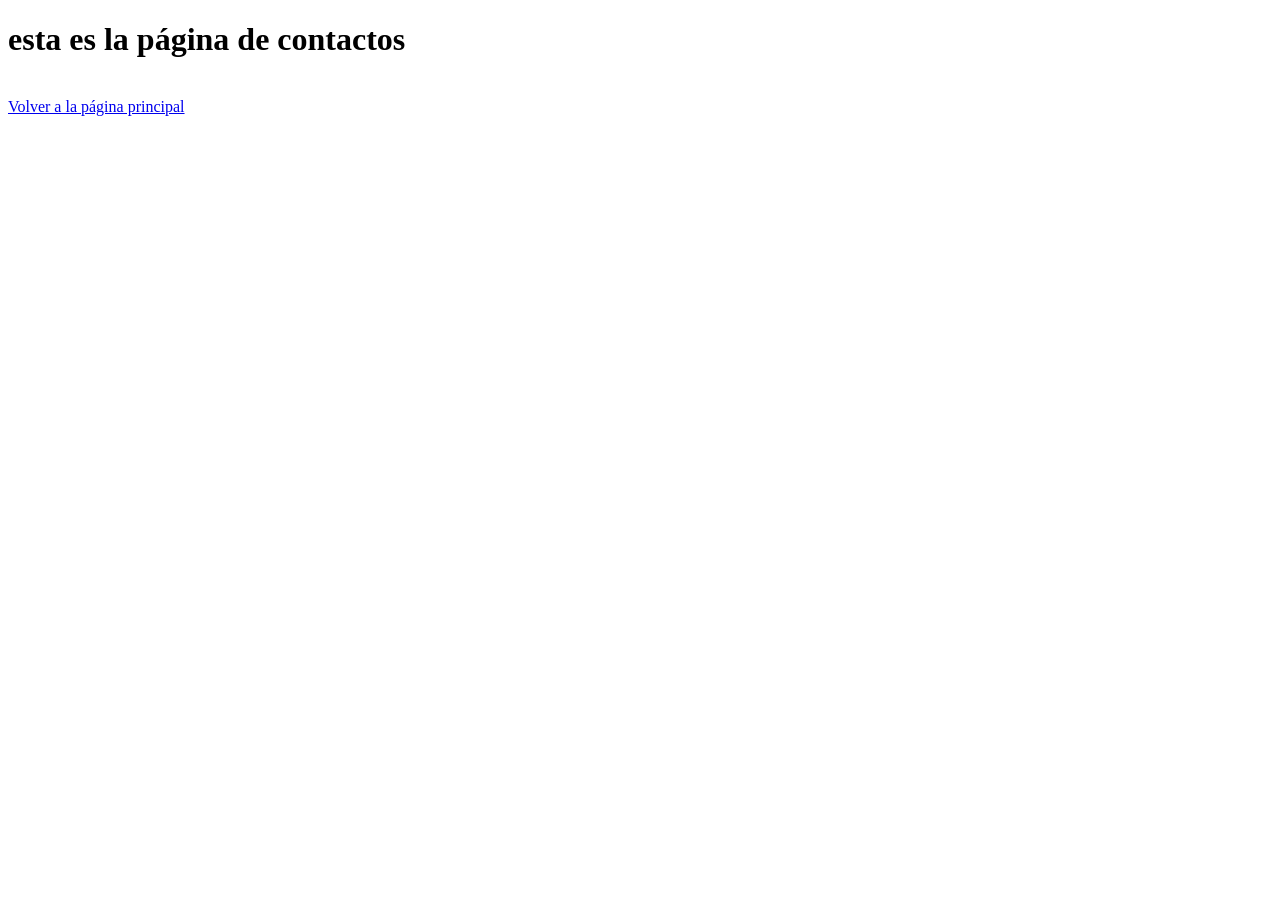
==== contacto.html @ e20cffc4 "Add files via upload" ====
<!DOCTYPE html>
<html lang="en">
<head>
    <meta charset="UTF-8">
    <meta name="viewport" content="width=device-width, initial-scale=1.0">
    <title>Document</title>
</head>
<body>
    <h1>esta es la página de contactos</h1>
    <br>
    <a href="index.html">Volver a la página principal</a>
    <br>
    <a target="_blank" href="https://www.instagram.com/"><img src="./fotos/instajpg.jfif" alt=""></a>
    <br>
    <a target="_blank" href="https://x.com/?lang=es"><img src="./fotos/twitter.jpg" alt=""></a>
    <br>
    <a target="_blank" href="https://www.facebook.com/?locale=es_LA"><img src="./fotos/facebook.jpg" alt=""></a>
    <br>
    
</body>
</html>
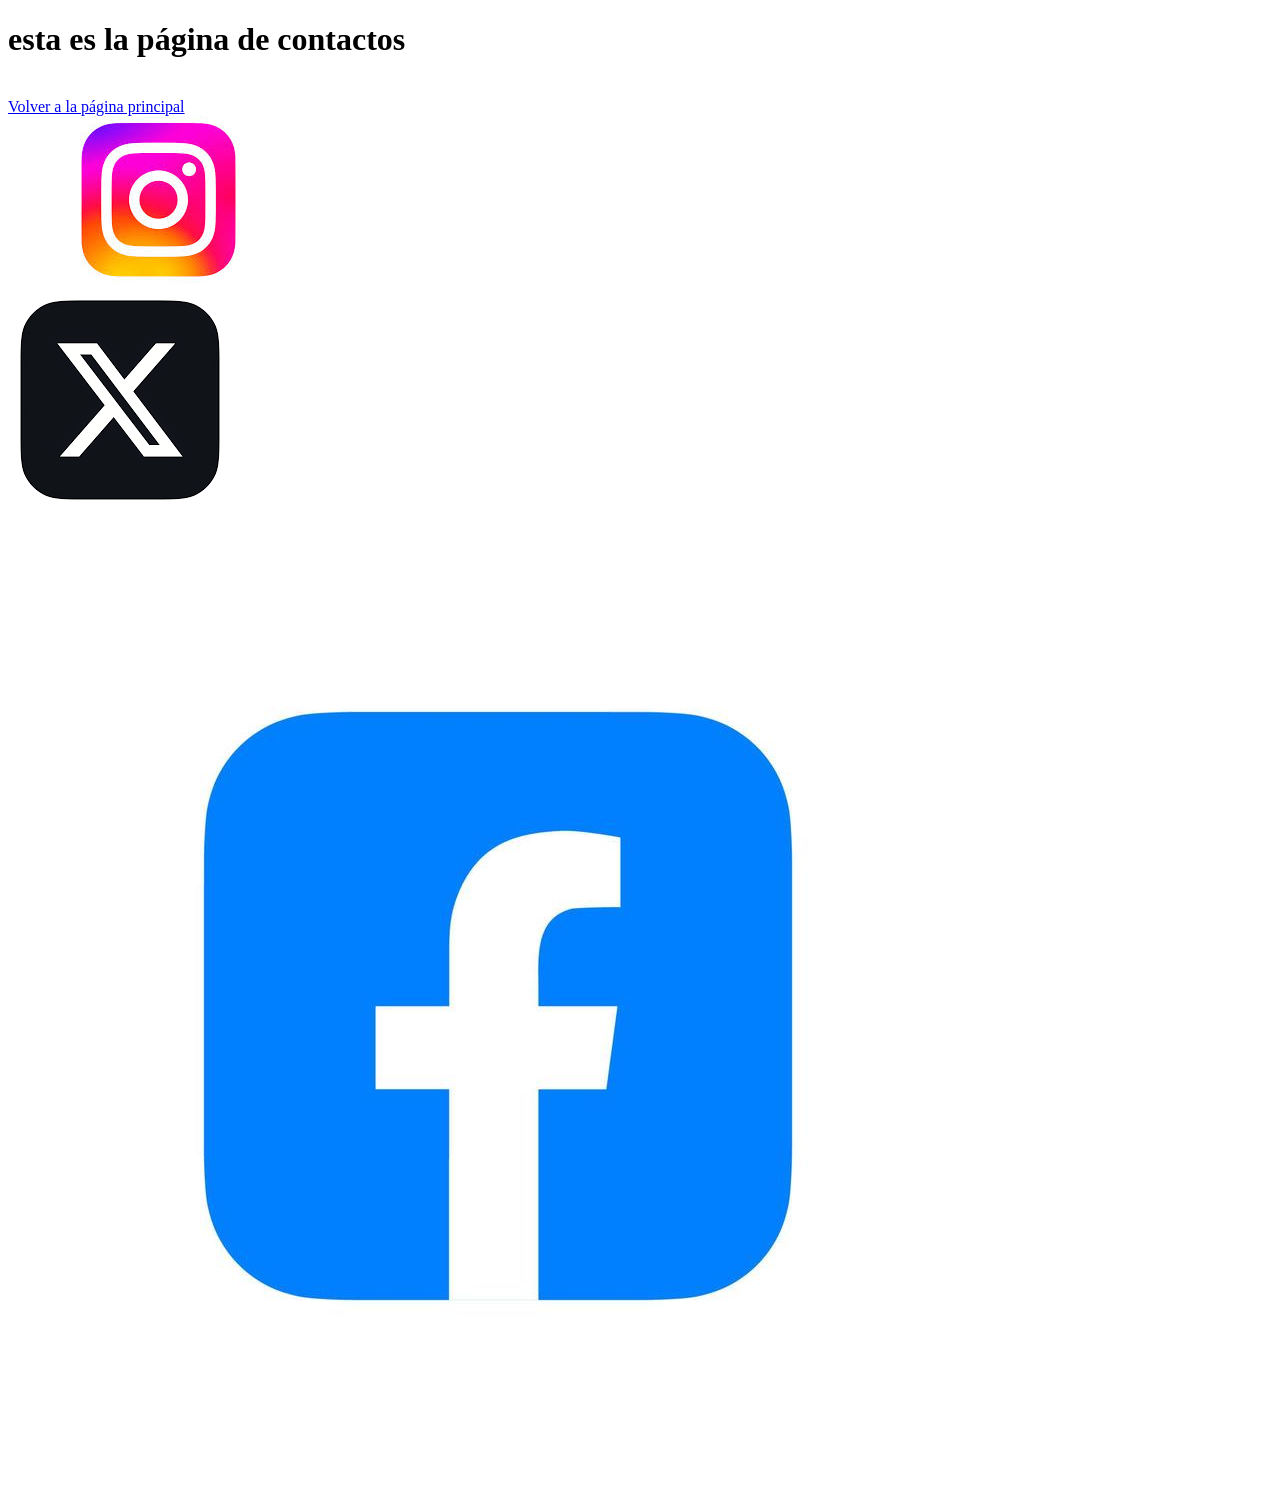
==== commit fd52c3c4: "Add files via upload" ====
--- a/contacto.html
+++ b/contacto.html
@@ -12,9 +12,9 @@
     <br>
     <a target="_blank" href="https://www.instagram.com/"><img src="./fotos/instajpg.jfif" alt=""></a>
     <br>
-    <a target="_blank" href="https://x.com/?lang=es"><img src="./fotos/twitter.jpg" alt=""></a>
+    <a target="_blank" href="https://x.com/?lang=es"><img src="fotos/twitter.jpg.png" alt=""></a>
     <br>
-    <a target="_blank" href="https://www.facebook.com/?locale=es_LA"><img src="./fotos/facebook.jpg" alt=""></a>
+    <a target="_blank" href="https://www.facebook.com/?locale=es_LA"><img src="fotos/facebook.jpg.jpg" alt=""></a>
     <br>
     
 </body>
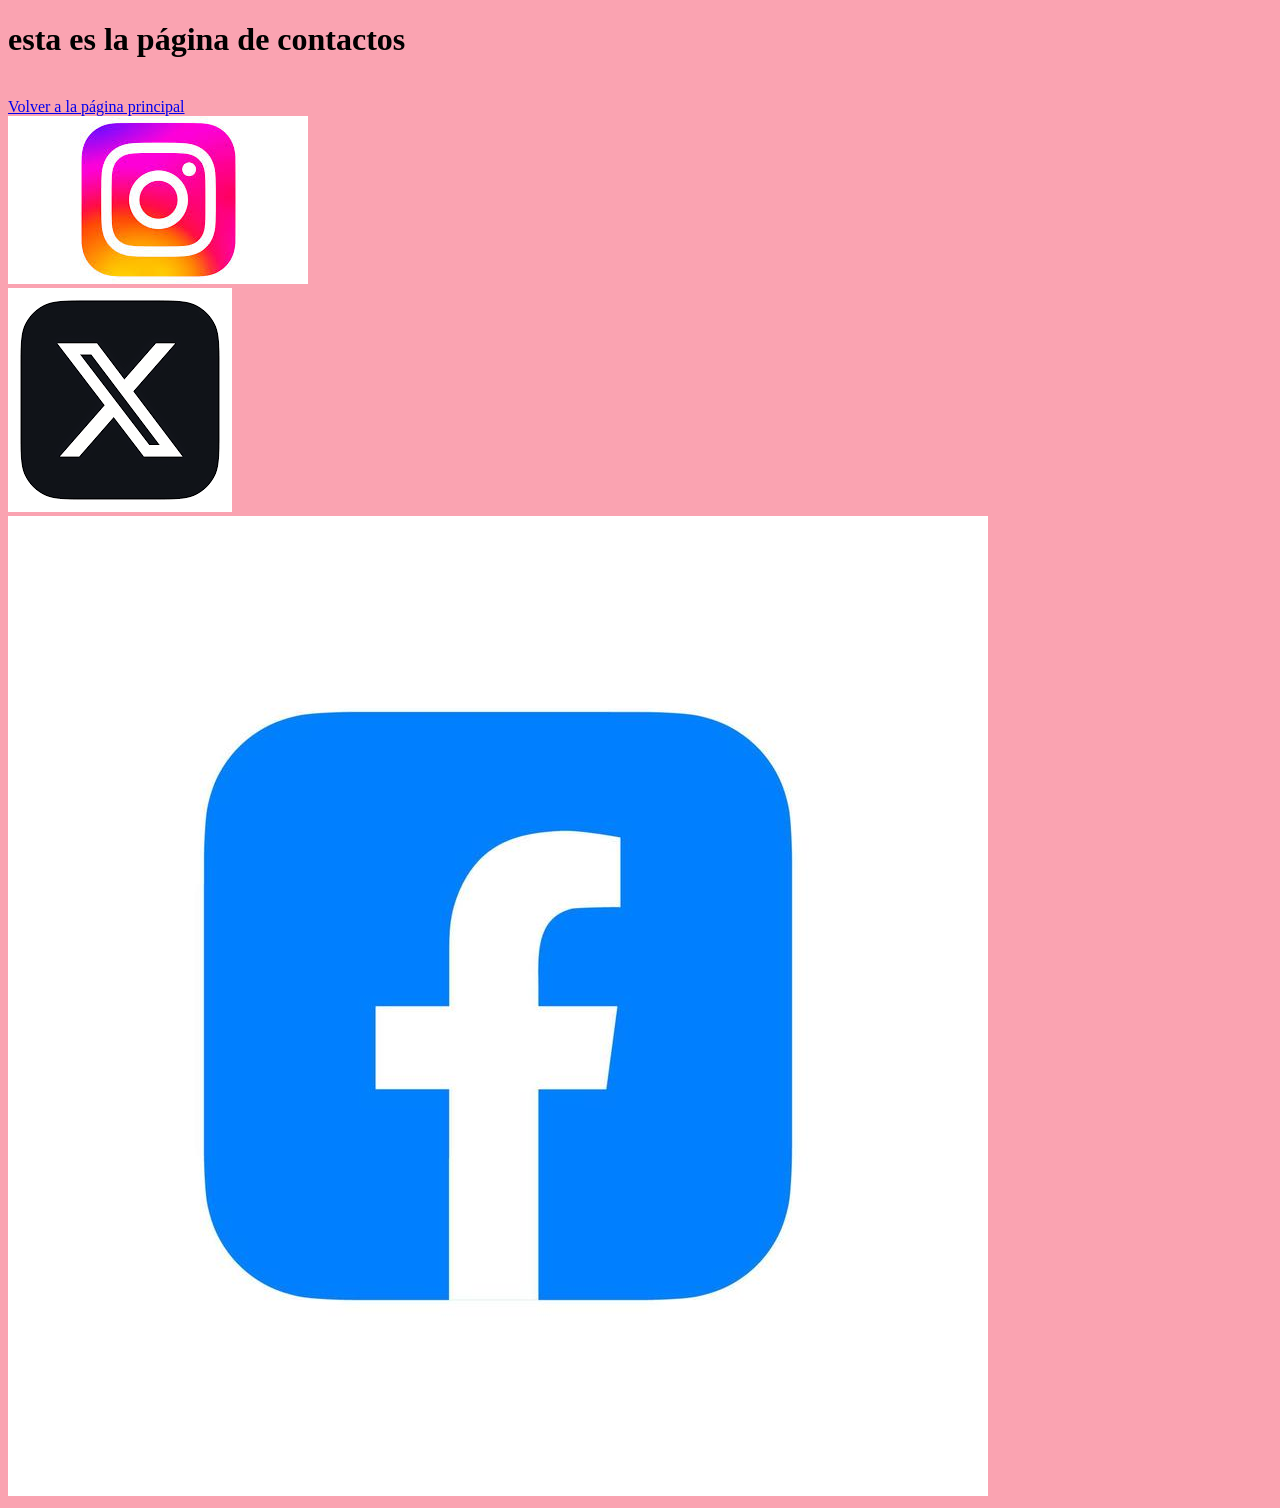
==== commit c03d6c04: "Add files via upload" ====
--- a/contacto.html
+++ b/contacto.html
@@ -4,6 +4,7 @@
     <meta charset="UTF-8">
     <meta name="viewport" content="width=device-width, initial-scale=1.0">
     <title>Document</title>
+     <link rel="stylesheet" href="/css/estilos.css">
 </head>
 <body>
     <h1>esta es la página de contactos</h1>
--- a/css/estilos.css
+++ b/css/estilos.css
@@ -0,0 +1,5 @@
+body {background-color: rgb(250, 163, 177);}
+.ivan {color: rgb(187, 0, 109);}
+.bel {color: rgb(0, 126, 105);}
+
+.portada {width: 400px; height: 300px; border: 5px solid #8a1445;}
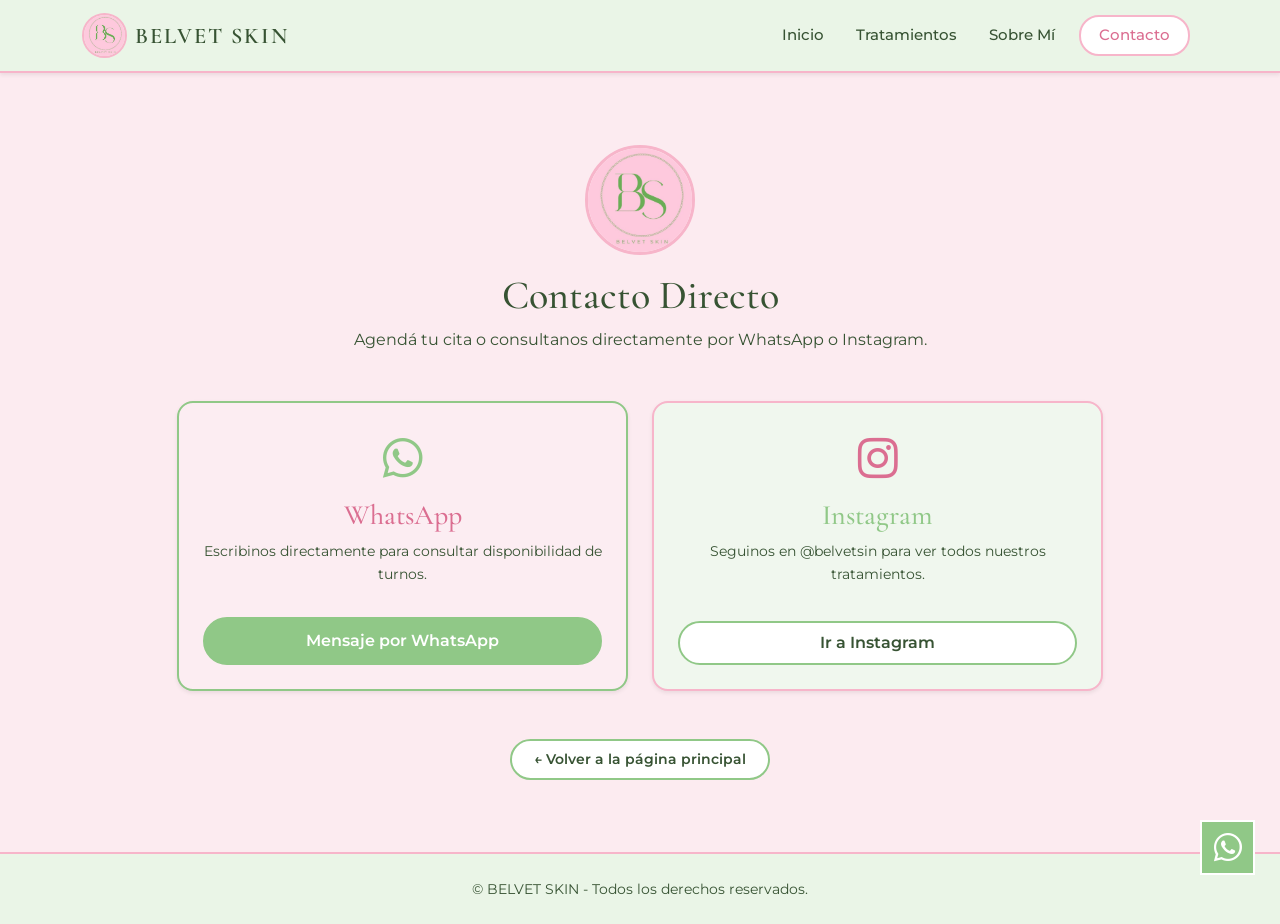
==== commit 9bd531e4: "Add files via upload" ====
--- a/contacto.html
+++ b/contacto.html
@@ -1,22 +1,228 @@
 <!DOCTYPE html>
-<html lang="en">
+<html lang="es">
 <head>
     <meta charset="UTF-8">
     <meta name="viewport" content="width=device-width, initial-scale=1.0">
-    <title>Document</title>
-     <link rel="stylesheet" href="/css/estilos.css">
+    <title>Contacto - BELVET SKIN</title>
+
+    <!-- Google Fonts -->
+    <link rel="preconnect" href="https://fonts.googleapis.com">
+    <link rel="preconnect" href="https://fonts.gstatic.com" crossorigin>
+    <link href="https://fonts.googleapis.com/css2?family=Cormorant+Garamond:wght@600&family=Montserrat:wght@400;500;600&display=swap" rel="stylesheet">
+
+    <!-- Bootstrap 5.3 CSS -->
+    <link href="https://cdn.jsdelivr.net/npm/bootstrap@5.3.3/dist/css/bootstrap.min.css" rel="stylesheet">
+    <link rel="stylesheet" href="https://cdn.jsdelivr.net/npm/bootstrap-icons@1.11.3/font/bootstrap-icons.min.css">
+
+    <!-- Estilos integrados para garantizar Rosa y Verde Pastel -->
+    <style>
+        :root {
+            --rosa-principal: #f7b5ca;
+            --rosa-pastel-suave: #fcebf0;
+            --verde-principal: #90c887;
+            --verde-pastel-suave: #eaf5e7;
+            --texto-oscuro: #375333;
+            --blanco-puro: #ffffff;
+        }
+
+        body {
+            font-family: 'Montserrat', sans-serif !important;
+            background-color: var(--rosa-pastel-suave) !important;
+            color: var(--texto-oscuro) !important;
+            line-height: 1.6;
+        }
+
+        h1, h2, h3, h4, h5, .font-serif {
+            font-family: 'Cormorant Garamond', Georgia, serif !important;
+        }
+
+        .text-pink { color: #db6e91 !important; }
+        .text-green { color: var(--verde-principal) !important; }
+        .text-oscuro { color: var(--texto-oscuro) !important; }
+
+        .bg-rosa-suave { background-color: var(--rosa-pastel-suave) !important; }
+        .bg-verde-suave { background-color: var(--verde-pastel-suave) !important; }
+        .bg-card-rosa { background-color: #fcedf2 !important; }
+        .bg-card-verde { background-color: #f0f7ee !important; }
+
+        .border-rosa { border: 2px solid var(--rosa-principal) !important; }
+        .border-verde { border: 2px solid var(--verde-principal) !important; }
+
+        /* NAVBAR Y LOGO */
+        .bg-aesthetic {
+            background-color: var(--verde-pastel-suave) !important;
+            border-bottom: 2px solid var(--rosa-principal) !important;
+        }
+
+        .logo-img {
+            width: 45px !important;
+            height: 45px !important;
+            max-width: 45px !important;
+            max-height: 45px !important;
+            object-fit: cover !important;
+            border-radius: 50% !important;
+            border: 2px solid var(--rosa-principal) !important;
+            display: inline-block !important;
+        }
+
+        .brand-name {
+            font-family: 'Cormorant Garamond', serif !important;
+            font-size: 1.4rem !important;
+            font-weight: 600 !important;
+            color: var(--texto-oscuro) !important;
+            letter-spacing: 2px !important;
+        }
+
+        .navbar-nav .nav-link {
+            font-size: 0.95rem;
+            color: var(--texto-oscuro) !important;
+            margin: 0 8px;
+            font-weight: 500;
+        }
+
+        .navbar-nav .nav-link:hover, .navbar-nav .nav-link.active {
+            color: #db6e91 !important;
+        }
+
+        .btn-contacto-nav {
+            border: 2px solid var(--rosa-principal) !important;
+            border-radius: 20px !important;
+            padding: 6px 18px !important;
+            background-color: var(--blanco-puro) !important;
+        }
+
+        /* BOTONES ROSA Y VERDE */
+        .btn-aesthetic {
+            background-color: var(--verde-principal) !important;
+            color: var(--blanco-puro) !important;
+            border: 2px solid var(--verde-principal) !important;
+            border-radius: 30px !important;
+            padding: 10px 28px !important;
+            font-weight: 600 !important;
+            text-decoration: none !important;
+            display: inline-block !important;
+        }
+
+        .btn-outline-aesthetic {
+            border: 2px solid var(--verde-principal) !important;
+            color: var(--texto-oscuro) !important;
+            border-radius: 30px !important;
+            padding: 8px 22px !important;
+            background: var(--blanco-puro) !important;
+            font-weight: 600 !important;
+            text-decoration: none !important;
+            display: inline-block !important;
+        }
+
+        /* BOTÓN FLOTANTE WHATSAPP */
+        .elemento-flotante {
+            position: fixed !important;
+            bottom: 25px !important;
+            right: 25px !important;
+            width: 55px !important;
+            height: 55px !important;
+            background-color: var(--verde-principal) !important;
+            border: 2px solid var(--blanco-puro) !important;
+            border-radius: 50 !important;
+            display: flex !important;
+            align-items: center !important;
+            justify-content: center !important;
+            z-index: 1000 !important;
+        }
+
+        .elemento-flotante a {
+            color: white !important;
+            font-size: 28px !important;
+            text-decoration: none !important;
+        }
+
+        /* FOOTER */
+        .footer-aesthetic {
+            background-color: var(--verde-pastel-suave) !important;
+            border-top: 2px solid var(--rosa-principal) !important;
+        }
+    </style>
 </head>
-<body>
-    <h1>esta es la página de contactos</h1>
-    <br>
-    <a href="index.html">Volver a la página principal</a>
-    <br>
-    <a target="_blank" href="https://www.instagram.com/"><img src="./fotos/instajpg.jfif" alt=""></a>
-    <br>
-    <a target="_blank" href="https://x.com/?lang=es"><img src="fotos/twitter.jpg.png" alt=""></a>
-    <br>
-    <a target="_blank" href="https://www.facebook.com/?locale=es_LA"><img src="fotos/facebook.jpg.jpg" alt=""></a>
-    <br>
-    
+<body class="bg-rosa-suave d-flex flex-column min-vh-100">
+
+    <!-- Header / Navbar -->
+    <header class="header-main sticky-top">
+        <nav class="navbar navbar-expand-lg bg-aesthetic shadow-sm">
+            <div class="container">
+                <a class="navbar-brand d-flex align-items-center" href="index.html">
+                    <img src="fotos/logo.jpg" alt="Logo" class="logo-img me-2">
+                    <span class="brand-name">BELVET SKIN</span>
+                </a>
+                
+                <button class="navbar-toggler border-0" type="button" data-bs-toggle="collapse" data-bs-target="#navbarNav">
+                    <span class="navbar-toggler-icon"></span>
+                </button>
+                
+                <div class="collapse navbar-collapse justify-content-end" id="navbarNav">
+                    <ul class="navbar-nav text-center align-items-center">
+                        <li class="nav-item"><a class="nav-link" href="index.html">Inicio</a></li>
+                        <li class="nav-item"><a class="nav-link" href="index.html#servicios">Tratamientos</a></li>
+                        <li class="nav-item"><a class="nav-link" href="index.html#nosotros">Sobre Mí</a></li>
+                        <li class="nav-item"><a class="nav-link active btn-contacto-nav" href="contacto.html">Contacto</a></li>
+                    </ul>
+                </div>
+            </div>
+        </nav>
+    </header>
+
+    <!-- Sección Contacto -->
+    <section class="py-5 bg-rosa-suave flex-grow-1">
+        <div class="container text-center py-4">
+            
+            <img src="fotos/logo.jpg" alt="Belvet Skin Logo" class="logo-img mb-3" style="width: 110px !important; height: 110px !important; max-width: 110px !important; max-height: 110px !important; border-width: 3px !important;">
+            <h1 class="font-serif text-oscuro mb-2">Contacto Directo</h1>
+            <p class="text-oscuro mb-5">Agendá tu cita o consultanos directamente por WhatsApp o Instagram.</p>
+
+            <div class="row g-4 justify-content-center">
+                <!-- Tarjeta WhatsApp (Rosa) -->
+                <div class="col-md-5">
+                    <div class="p-4 bg-card-rosa rounded-4 shadow-sm border-verde h-100 d-flex flex-column justify-content-between">
+                        <div>
+                            <div class="fs-1 text-green mb-2"><i class="bi bi-whatsapp"></i></div>
+                            <h3 class="font-serif text-pink">WhatsApp</h3>
+                            <p class="small text-oscuro">Escribinos directamente para consultar disponibilidad de turnos.</p>
+                        </div>
+                        <a href="https://wa.me/5491140913713?text=Hola!%20Quiero%20un%20turno" target="_blank" class="btn btn-aesthetic w-100 mt-3">Mensaje por WhatsApp</a>
+                    </div>
+                </div>
+
+                <!-- Tarjeta Instagram (Verde) -->
+                <div class="col-md-5">
+                    <div class="p-4 bg-card-verde rounded-4 shadow-sm border-rosa h-100 d-flex flex-column justify-content-between">
+                        <div>
+                            <div class="fs-1 text-pink mb-2"><i class="bi bi-instagram"></i></div>
+                            <h3 class="font-serif text-green">Instagram</h3>
+                            <p class="small text-oscuro">Seguinos en @belvetsin para ver todos nuestros tratamientos.</p>
+                        </div>
+                        <a href="https://www.instagram.com/belvetsin" target="_blank" class="btn btn-outline-aesthetic w-100 mt-3">Ir a Instagram</a>
+                    </div>
+                </div>
+            </div>
+
+            <div class="mt-5">
+                <a href="index.html" class="btn btn-outline-aesthetic btn-sm">&larr; Volver a la página principal</a>
+            </div>
+
+        </div>
+    </section>
+
+    <!-- Botón Flotante WhatsApp -->
+    <div class="elemento-flotante">
+        <a href="https://wa.me/5491140913713" target="_blank"><i class="bi bi-whatsapp"></i></a>
+    </div>
+
+    <!-- Footer -->
+    <footer class="footer-aesthetic py-4 text-center mt-auto">
+        <div class="container">
+            <p class="small text-oscuro mb-0">&copy; BELVET SKIN - Todos los derechos reservados.</p>
+        </div>
+    </footer>
+
+    <script src="https://cdn.jsdelivr.net/npm/bootstrap@5.3.3/dist/js/bootstrap.bundle.min.js"></script>
 </body>
 </html>
